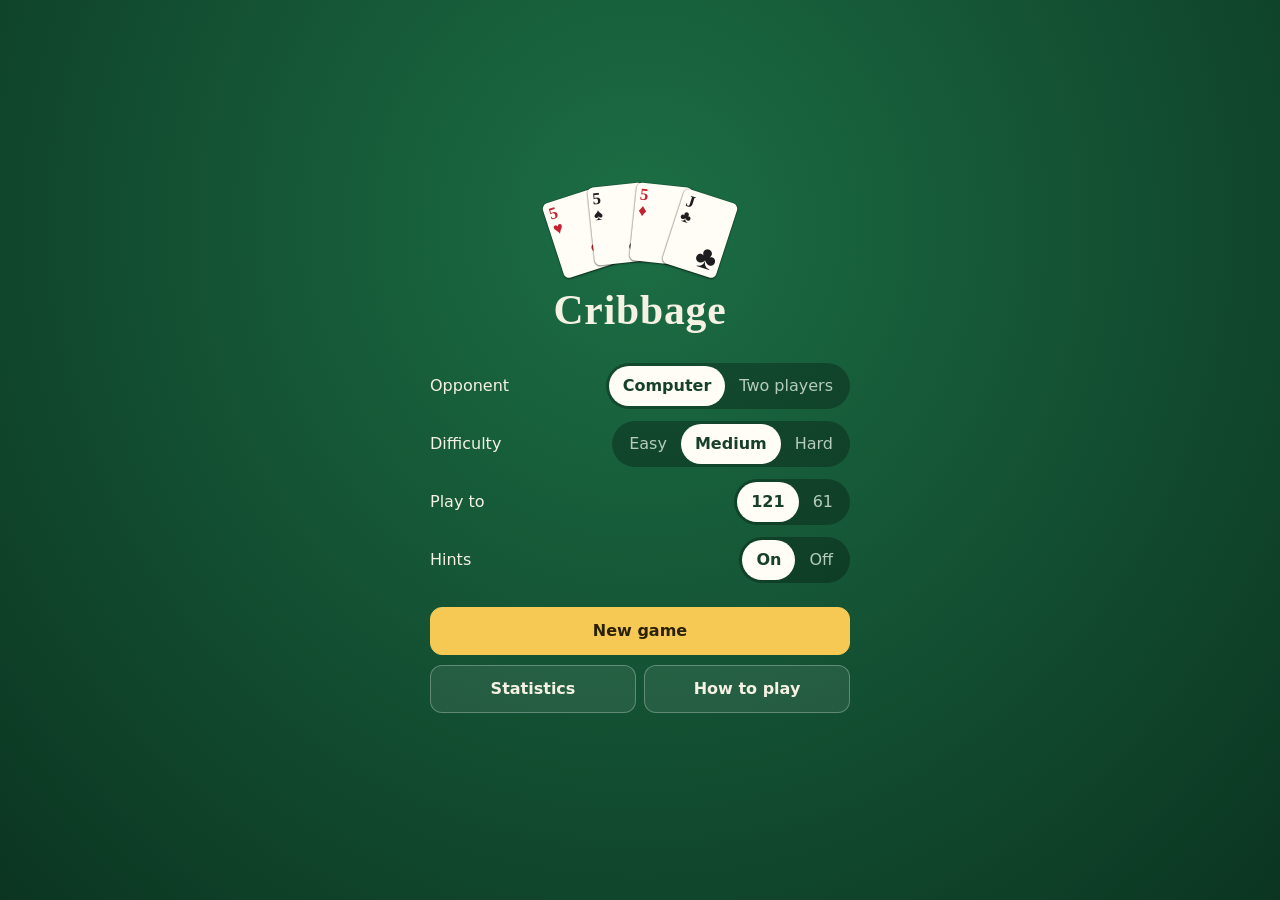
==== index.html @ cf60c0f5 "Add browser cribbage game Two-handed cribbage as a static page: play the computer at three levels or" ====
<!doctype html>
<html lang="en">
<head>
<meta charset="utf-8">
<meta name="viewport" content="width=device-width, initial-scale=1, viewport-fit=cover">
<meta name="theme-color" content="#0b3521">
<meta name="description" content="Play cribbage in your browser against the computer or a friend on the same device.">
<title>Cribbage</title>
<link rel="icon" href="data:image/svg+xml,<svg xmlns=%22http://www.w3.org/2000/svg%22 viewBox=%220 0 100 100%22><rect width=%22100%22 height=%22100%22 rx=%2220%22 fill=%22%231c6e45%22/><text x=%2250%22 y=%2274%22 font-size=%2270%22 text-anchor=%22middle%22 fill=%22%23fffdf5%22>&%239824;</text></svg>">
<link rel="stylesheet" href="css/style.css">
</head>
<body>

<main id="menu" class="screen menu">
  <header class="title">
    <div class="fan" aria-hidden="true">
      <span class="card red"><span class="corner">5<br>♥&#xFE0E;</span><span class="pip">♥&#xFE0E;</span></span>
      <span class="card"><span class="corner">5<br>♠&#xFE0E;</span><span class="pip">♠&#xFE0E;</span></span>
      <span class="card red"><span class="corner">5<br>♦&#xFE0E;</span><span class="pip">♦&#xFE0E;</span></span>
      <span class="card"><span class="corner">J<br>♣&#xFE0E;</span><span class="pip">♣&#xFE0E;</span></span>
    </div>
    <h1>Cribbage</h1>
  </header>

  <div class="options">
    <div class="option">
      <span>Opponent</span>
      <div class="choice" data-setting="mode">
        <button data-value="ai">Computer</button>
        <button data-value="2p">Two players</button>
      </div>
    </div>
    <div class="option" id="row-difficulty">
      <span>Difficulty</span>
      <div class="choice" data-setting="difficulty">
        <button data-value="easy">Easy</button>
        <button data-value="medium">Medium</button>
        <button data-value="hard">Hard</button>
      </div>
    </div>
    <div class="option">
      <span>Play to</span>
      <div class="choice" data-setting="target">
        <button data-value="121">121</button>
        <button data-value="61">61</button>
      </div>
    </div>
    <div class="option">
      <span>Hints</span>
      <div class="choice" data-setting="hints">
        <button data-value="true">On</button>
        <button data-value="false">Off</button>
      </div>
    </div>
  </div>

  <div class="menu-actions">
    <button id="btn-resume" class="btn primary" hidden>Resume game</button>
    <button id="btn-new" class="btn primary">New game</button>
    <div class="row">
      <button id="btn-stats" class="btn">Statistics</button>
      <button id="btn-rules" class="btn">How to play</button>
    </div>
  </div>
</main>

<main id="table" class="screen table" hidden>
  <header class="topbar">
    <button id="btn-menu" class="icon-btn" aria-label="Menu">☰</button>
    <div class="score" data-seat="0"><i></i><span class="name"></span><b class="points"></b></div>
    <div class="score" data-seat="1"><i></i><span class="name"></span><b class="points"></b></div>
  </header>

  <div id="board" class="board"></div>

  <section class="seat top">
    <div id="top-label" class="seat-label"></div>
    <div id="top-hand" class="hand hand-small"></div>
  </section>

  <section id="center" class="center"></section>

  <div class="status" role="status" aria-live="polite">
    <p id="events"></p>
    <p id="prompt"></p>
  </div>

  <section class="seat bottom">
    <div id="bottom-hand" class="hand"></div>
    <div id="bottom-label" class="seat-label"></div>
  </section>

  <footer class="actions">
    <button id="btn-hint" class="btn">Hint</button>
    <button id="btn-main" class="btn primary"></button>
  </footer>
</main>

<div id="cover" class="overlay solid" hidden>
  <div class="dialog">
    <h2 id="cover-title"></h2>
    <p id="cover-text" class="muted"></p>
    <button id="btn-reveal" class="btn primary"></button>
  </div>
</div>

<div id="gameover" class="overlay" hidden>
  <div id="gameover-body" class="dialog"></div>
</div>

<div id="stats" class="overlay" hidden>
  <div class="dialog wide">
    <h2>Statistics</h2>
    <div id="stats-body" class="stack"></div>
    <div class="row">
      <button id="btn-reset" class="btn danger">Reset statistics</button>
      <button class="btn primary" data-close>Close</button>
    </div>
  </div>
</div>

<div id="rules" class="overlay" hidden>
  <div class="dialog wide">
    <h2>How to play</h2>
    <ol class="rules">
      <li><b>The crib.</b> You are dealt six cards. Keep four and send two to the crib, an extra hand that belongs to the dealer.</li>
      <li><b>The starter.</b> One card is turned up and counts as part of every hand. If it is a Jack, the dealer scores 2.</li>
      <li><b>The play.</b> Take turns laying cards and adding to a running count that may not pass 31. Score 2 for making 15 or 31, 2, 6 or 12 for a pair, three or four of a kind, and 1 per card for a run of three or more. If you cannot play, your opponent carries on, and the last card before the count resets scores 1.</li>
      <li><b>The show.</b> Each hand is counted with the starter, the non-dealer first, then the dealer, then the crib. Every combination adding to 15 scores 2, each pair 2, each run 1 per card, a flush 4 or 5, and a Jack matching the starter's suit 1.</li>
      <li><b>Winning.</b> The first peg to reach the last hole wins at once, even in the middle of a hand.</li>
    </ol>
    <p class="muted">Tap a card to choose it. During the play, tap it again or press Play. On a keyboard: 1–6 choose a card, Enter confirms, H asks for a hint.</p>
    <button class="btn primary" data-close>Got it</button>
  </div>
</div>

<script type="module" src="js/ui.js"></script>
</body>
</html>
---- css/style.css ----
:root {
  --felt: #1c6e45;
  --felt-deep: #0b3521;
  --ink: #f5f1e3;
  --muted: #b5cbbd;
  --paper: #fffdf5;
  --gold: #f6c955;
  --tip: #9fe8ff;
  --seat0: #62b5ff;
  --seat1: #ff7f61;
  /* One card width drives the whole table, limited by both screen dimensions. */
  --size: clamp(38px, min(13.2vw, 9.2vh), 84px);
  --cw: var(--size);
}

@supports (height: 1dvh) {
  :root { --size: clamp(38px, min(13.2vw, 9.2dvh), 84px); }
}

* { box-sizing: border-box; }
[hidden] { display: none !important; }

html {
  background: var(--felt-deep);
  -webkit-text-size-adjust: 100%;
}

body {
  margin: 0;
  min-height: 100vh;
  min-height: 100dvh;
  background: radial-gradient(ellipse at 50% 25%, var(--felt), var(--felt-deep));
  color: var(--ink);
  font: 16px/1.4 system-ui, -apple-system, 'Segoe UI', Roboto, sans-serif;
  -webkit-tap-highlight-color: transparent;
  touch-action: manipulation;
  -webkit-user-select: none;
  user-select: none;
}

h1, h2, h3, p, figure, ol, ul, dl, dd { margin: 0; }

button {
  font: inherit;
  color: inherit;
  cursor: pointer;
}

:focus-visible {
  outline: 3px solid var(--tip);
  outline-offset: 2px;
}

.screen {
  display: flex;
  flex-direction: column;
  gap: 5px;
  max-width: 760px;
  min-height: 100vh;
  min-height: 100dvh;
  margin: 0 auto;
  padding: max(8px, env(safe-area-inset-top)) max(10px, env(safe-area-inset-right))
    max(10px, env(safe-area-inset-bottom)) max(10px, env(safe-area-inset-left));
}

.muted {
  color: var(--muted);
  font-size: 0.85rem;
}

/* Buttons */

.btn {
  min-height: 48px;
  padding: 10px 18px;
  border: 1px solid rgba(255, 255, 255, 0.28);
  border-radius: 12px;
  background: rgba(255, 255, 255, 0.08);
  font-weight: 600;
}

.btn.primary {
  border-color: var(--gold);
  background: var(--gold);
  color: #2b2205;
}

.btn.danger { color: #ffb4a3; }

.btn:disabled {
  opacity: 0.45;
  cursor: default;
}

.row {
  display: flex;
  gap: 8px;
}

.row > * { flex: 1; }

/* Cards */

.card {
  position: relative;
  display: block;
  flex: none;
  width: var(--cw);
  height: calc(var(--cw) * 1.4);
  padding: 0;
  border: 0;
  border-radius: calc(var(--cw) * 0.1);
  background: var(--paper);
  box-shadow: 0 1px 2px rgba(0, 0, 0, 0.5), 0 0 0 1px rgba(0, 0, 0, 0.12);
  color: #1d1d1f;
  font-family: Georgia, 'Times New Roman', serif;
  font-weight: 700;
  transition: transform 0.12s ease, filter 0.12s ease;
}

.card.red { color: #c5222f; }

.corner {
  position: absolute;
  top: 5%;
  left: 7%;
  font-size: calc(var(--cw) * 0.3);
  line-height: 0.95;
  text-align: center;
}

.pip {
  position: absolute;
  right: 7%;
  bottom: 3%;
  font-size: calc(var(--cw) * 0.58);
  line-height: 1;
}

.card.back {
  background: repeating-linear-gradient(45deg, #27509b 0 4px, #3464bd 4px 8px);
  box-shadow: inset 0 0 0 calc(var(--cw) * 0.06) var(--paper), 0 1px 2px rgba(0, 0, 0, 0.5);
}

.card.empty {
  background: none;
  box-shadow: inset 0 0 0 2px rgba(255, 255, 255, 0.25);
}

.card.selected {
  transform: translateY(-14%);
  box-shadow: 0 0 0 3px var(--gold), 0 6px 10px rgba(0, 0, 0, 0.45);
}

.card.dim { filter: brightness(0.62); }

.card.tip { animation: glow 0.9s ease-in-out infinite alternate; }

@keyframes glow {
  from { box-shadow: 0 0 0 2px var(--tip), 0 1px 2px rgba(0, 0, 0, 0.5); }
  to { box-shadow: 0 0 0 4px var(--tip), 0 0 14px 2px var(--tip); }
}

/* Menu */

.menu {
  justify-content: center;
  gap: 24px;
  max-width: 440px;
}

.title { text-align: center; }

.title h1 {
  font-family: Georgia, 'Times New Roman', serif;
  font-size: 2.6rem;
  letter-spacing: 0.02em;
}

.fan {
  display: flex;
  justify-content: center;
  margin-bottom: 18px;
  --cw: 56px;
}

.fan .card { margin: 0 -7px; }
.fan .card:nth-child(1) { transform: rotate(-18deg) translateY(10px); }
.fan .card:nth-child(2) { transform: rotate(-6deg); }
.fan .card:nth-child(3) { transform: rotate(6deg); }
.fan .card:nth-child(4) { transform: rotate(18deg) translateY(10px); }

.options {
  display: grid;
  gap: 12px;
}

.option {
  display: flex;
  align-items: center;
  justify-content: space-between;
  gap: 12px;
}

.choice {
  display: flex;
  padding: 3px;
  border-radius: 999px;
  background: rgba(0, 0, 0, 0.28);
}

.choice button {
  min-height: 40px;
  padding: 8px 14px;
  border: 0;
  border-radius: 999px;
  background: none;
  color: var(--muted);
}

.choice button[aria-pressed='true'] {
  background: var(--paper);
  color: #17402b;
  font-weight: 600;
}

.menu-actions {
  display: grid;
  gap: 10px;
}

/* Table */

.topbar {
  display: flex;
  align-items: center;
  gap: 8px;
}

.icon-btn {
  flex: none;
  width: 44px;
  height: 44px;
  border: 0;
  border-radius: 10px;
  background: rgba(0, 0, 0, 0.28);
  font-size: 1.2rem;
}

.score {
  display: flex;
  flex: 1;
  align-items: center;
  gap: 8px;
  min-width: 0;
  min-height: 44px;
  padding: 4px 10px;
  border: 2px solid transparent;
  border-radius: 10px;
  background: rgba(0, 0, 0, 0.28);
}

.score.active { border-color: var(--gold); }

.score i {
  flex: none;
  width: 12px;
  height: 12px;
  border-radius: 50%;
  background: var(--seat0);
}

.score[data-seat='1'] i { background: var(--seat1); }

.score .name {
  flex: 1;
  overflow: hidden;
  text-overflow: ellipsis;
  white-space: nowrap;
}

.score .points {
  font-size: 1.25rem;
  font-variant-numeric: tabular-nums;
}

.board {
  width: min(100%, 560px, 64vh);
  margin: 0 auto;
}

.board svg {
  display: block;
  width: 100%;
  height: auto;
  border-radius: 12px;
  background: linear-gradient(#b47c41, #8a5a2b);
  box-shadow: inset 0 0 0 2px rgba(0, 0, 0, 0.25), 0 2px 6px rgba(0, 0, 0, 0.4);
}

.streets rect { fill: rgba(0, 0, 0, 0.15); }
.holes circle { fill: #38220d; }

.peg {
  stroke: rgba(0, 0, 0, 0.6);
  stroke-width: 0.8;
  transition: transform 0.45s ease;
}

.peg.seat0 { fill: var(--seat0); }
.peg.seat1 { fill: var(--seat1); }

.seat {
  display: flex;
  align-items: center;
  justify-content: center;
  gap: 10px;
}

.seat.bottom {
  flex-direction: column;
  gap: 4px;
}

.seat-label {
  color: var(--muted);
  font-size: 0.85rem;
}

.hand {
  display: flex;
  justify-content: center;
  gap: calc(var(--cw) * 0.08);
  min-height: calc(var(--cw) * 1.4);
}

.hand-small { --cw: calc(var(--size) * 0.45); }

/* Room above the hand for a selected card to rise into. */
.seat.bottom .hand {
  min-height: calc(var(--size) * 1.6);
  padding-top: calc(var(--size) * 0.2);
}

/* Once the cards are all played, the space goes to the counting panel. */
.table[data-phase='show'] .seat .hand,
.table[data-phase='over'] .seat .hand {
  min-height: 0;
  padding-top: 0;
}

.center {
  display: grid;
  flex: 1;
  grid-template-columns: auto 1fr auto;
  align-items: center;
  gap: 10px;
  min-height: calc(var(--size) * 2.6);
}

.side {
  display: flex;
  flex-direction: column;
  gap: 6px;
  --cw: calc(var(--size) * 0.68);
}

.side figure {
  display: grid;
  justify-items: center;
  gap: 2px;
}

.side figcaption {
  color: var(--muted);
  font-size: 0.7rem;
  white-space: nowrap;
}

.pile {
  display: flex;
  align-items: center;
  justify-content: center;
  min-width: 0;
  padding: calc(var(--cw) * 0.28) 0;
  --cw: calc(var(--size) * 0.9);
}

.pile .card + .card { margin-left: calc(var(--cw) * -0.55); }
.pile .mine { transform: translateY(18%); }
.pile .theirs { transform: translateY(-18%); }
.pile .old { filter: brightness(0.6); }
.pile .fresh { animation: drop 0.25s ease-out; }

@keyframes drop {
  from { opacity: 0; transform: scale(1.25); }
}

.count {
  display: grid;
  justify-items: center;
  min-width: 3.4em;
  padding: 6px 10px;
  border-radius: 12px;
  background: rgba(0, 0, 0, 0.28);
}

.count small {
  color: var(--muted);
  font-size: 0.7rem;
  letter-spacing: 0.06em;
  text-transform: uppercase;
}

.count b {
  font-size: 1.6rem;
  line-height: 1.1;
  font-variant-numeric: tabular-nums;
}

.count.idle { opacity: 0.4; }

.tally {
  display: grid;
  grid-column: 1 / -1;
  justify-items: center;
  gap: 8px;
  --cw: calc(var(--size) * 0.9);
}

.tally h2 { font-size: 1.05rem; }

.tally-cards {
  display: flex;
  align-items: center;
  gap: calc(var(--cw) * 0.08);
}

.plus {
  padding: 0 2px;
  color: var(--muted);
  font-size: 1.2rem;
}

.tally ul {
  width: min(100%, 300px);
  padding: 0;
  list-style: none;
}

.tally li {
  display: flex;
  justify-content: space-between;
  gap: 12px;
  padding: 2px 0;
  border-bottom: 1px dashed rgba(255, 255, 255, 0.16);
}

.tally li.total {
  border: 0;
  color: var(--gold);
  font-weight: 700;
}

.status {
  display: grid;
  align-content: center;
  gap: 2px;
  min-height: 3em;
  font-size: 0.9rem;
  text-align: center;
}

#prompt { color: var(--muted); }
#prompt.tip { color: var(--tip); }

.actions {
  display: flex;
  gap: 8px;
}

.actions .primary { flex: 1; }

/* Wide or short screens: lay the starter and crib side by side to save height. */
@media (min-aspect-ratio: 1/1) {
  .side { flex-direction: row; }
  .center { min-height: calc(var(--size) * 2.5); }

  .tally {
    grid-template-columns: auto minmax(180px, 280px);
    align-items: center;
    column-gap: 24px;
  }

  .tally h2 { grid-column: 1 / -1; }
}

/* A phone on its side: scores, board and buttons on the left, cards on the right. */
@media (orientation: landscape) and (max-height: 520px) {
  :root { --size: clamp(38px, min(8vw, 17vh), 84px); }

  @supports (height: 1dvh) {
    :root { --size: clamp(38px, min(8vw, 17dvh), 84px); }
  }

  .table {
    display: grid;
    grid-template: 'bar top' auto 'board center' auto 'status center' 1fr 'actions bottom' auto / minmax(250px, 40%) 1fr;
    column-gap: 14px;
    max-width: none;
  }

  /* The scores stack beside the menu button so both names fit. */
  .topbar {
    display: grid;
    grid-area: bar;
    grid-template-columns: auto 1fr;
    gap: 4px 8px;
  }

  .icon-btn { grid-row: span 2; }
  .score { min-height: 34px; }

  .board { grid-area: board; width: 100%; }
  .seat.top { grid-area: top; }
  .center { grid-area: center; min-height: 0; }
  .status { grid-area: status; }
  .seat.bottom { grid-area: bottom; }
  .actions { grid-area: actions; align-self: end; }

  /* The right-hand column is too narrow for cards and tally side by side. */
  .tally { grid-template-columns: 1fr; }
  .tally h2 { grid-column: auto; }
}

/* Overlays */

.overlay {
  position: fixed;
  inset: 0;
  z-index: 10;
  display: grid;
  place-items: center;
  overflow: auto;
  padding: 16px;
  background: rgba(4, 22, 13, 0.8);
}

.overlay.solid { background: var(--felt-deep); }

.dialog {
  display: grid;
  gap: 12px;
  width: min(100%, 380px);
  padding: 20px;
  border: 1px solid rgba(255, 255, 255, 0.18);
  border-radius: 16px;
  background: #134a2f;
  box-shadow: 0 12px 40px rgba(0, 0, 0, 0.5);
  text-align: center;
}

.dialog.wide {
  width: min(100%, 520px);
  text-align: left;
}

.dialog h2 { font-size: 1.4rem; }

.dialog h3 {
  color: var(--muted);
  font-size: 0.8rem;
  letter-spacing: 0.06em;
  text-transform: uppercase;
}

.stack {
  display: grid;
  gap: 10px;
}

.skunk {
  color: var(--gold);
  font-weight: 700;
}

.grid {
  width: 100%;
  border-collapse: collapse;
  font-variant-numeric: tabular-nums;
}

.grid th,
.grid td {
  padding: 5px 4px;
  border-bottom: 1px solid rgba(255, 255, 255, 0.12);
  text-align: right;
}

.grid th:first-child { text-align: left; }

.grid thead th {
  color: var(--muted);
  font-size: 0.78rem;
  font-weight: 500;
}

.facts {
  display: grid;
  grid-template-columns: 1fr auto;
  gap: 4px 12px;
}

.facts dd {
  font-weight: 600;
  text-align: right;
}

.rules {
  display: grid;
  gap: 8px;
  padding-left: 1.2em;
}

@media (prefers-reduced-motion: reduce) {
  * {
    animation: none !important;
    transition: none !important;
  }
}
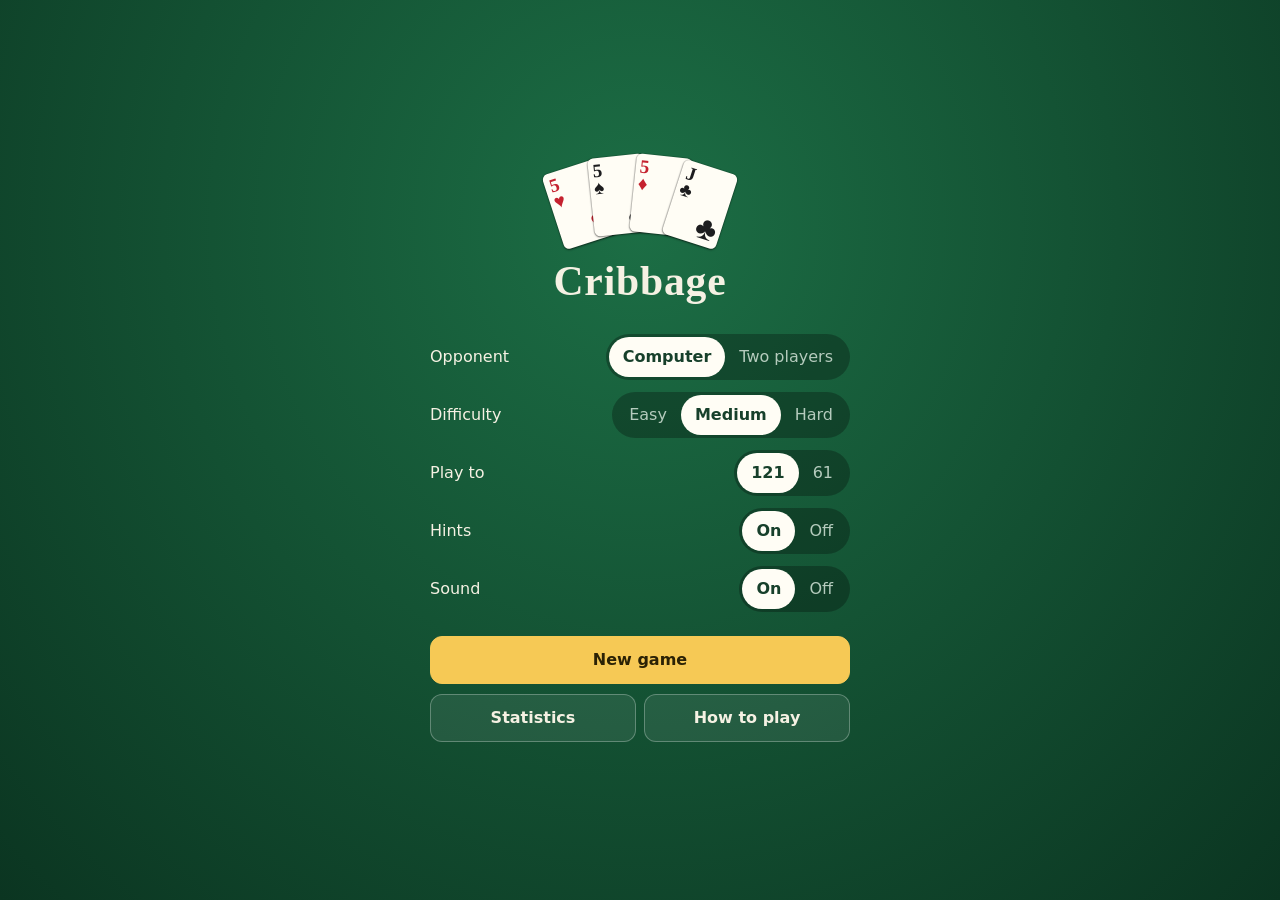
==== commit 7fa23d6e: "Ease the lower levels, enlarge cards, add deal animation and sound - Easy and Medium now slip more o" ====
--- a/index.html
+++ b/index.html
@@ -52,6 +52,13 @@
         <button data-value="false">Off</button>
       </div>
     </div>
+    <div class="option">
+      <span>Sound</span>
+      <div class="choice" data-setting="sound">
+        <button data-value="true">On</button>
+        <button data-value="false">Off</button>
+      </div>
+    </div>
   </div>
 
   <div class="menu-actions">
@@ -91,6 +98,13 @@
   </section>
 
   <footer class="actions">
+    <button id="btn-sound" class="icon-btn" aria-label="Sound" aria-pressed="true">
+      <svg viewBox="0 0 24 24" aria-hidden="true">
+        <path d="M4 9v6h4l5 4V5L8 9z"/>
+        <path class="line on" d="M16.5 9a4.5 4.5 0 0 1 0 6M19 6.5a8 8 0 0 1 0 11"/>
+        <path class="line off" d="M17 9.5l5 5M22 9.5l-5 5"/>
+      </svg>
+    </button>
     <button id="btn-hint" class="btn">Hint</button>
     <button id="btn-main" class="btn primary"></button>
   </footer>
@@ -129,7 +143,7 @@
       <li><b>The show.</b> Each hand is counted with the starter, the non-dealer first, then the dealer, then the crib. Every combination adding to 15 scores 2, each pair 2, each run 1 per card, a flush 4 or 5, and a Jack matching the starter's suit 1.</li>
       <li><b>Winning.</b> The first peg to reach the last hole wins at once, even in the middle of a hand.</li>
     </ol>
-    <p class="muted">Tap a card to choose it. During the play, tap it again or press Play. On a keyboard: 1–6 choose a card, Enter confirms, H asks for a hint.</p>
+    <p class="muted">Tap a card to choose it. During the play, tap it again or press Play. Tap anywhere to skip the deal. On a keyboard: 1–6 choose a card, Enter confirms, H asks for a hint and M mutes the sound.</p>
     <button class="btn primary" data-close>Got it</button>
   </div>
 </div>
--- a/css/style.css
+++ b/css/style.css
@@ -8,13 +8,16 @@
   --tip: #9fe8ff;
   --seat0: #62b5ff;
   --seat1: #ff7f61;
-  /* One card width drives the whole table, limited by both screen dimensions. */
-  --size: clamp(38px, min(13.2vw, 9.2vh), 84px);
+  /* One card width drives the whole table. It is the largest that lets six
+     overlapped cards fit across and the whole table fit down the screen: the
+     height left after the fixed parts (bars, board, buttons), shared between
+     the rows of cards. */
+  --size: clamp(40px, min(16.5vw, (100vh - 24.4vw - 248px) / 4.3), 100px);
   --cw: var(--size);
 }
 
 @supports (height: 1dvh) {
-  :root { --size: clamp(38px, min(13.2vw, 9.2dvh), 84px); }
+  :root { --size: clamp(40px, min(16.5vw, (100dvh - 24.4vw - 248px) / 4.3), 100px); }
 }
 
 * { box-sizing: border-box; }
@@ -124,8 +127,8 @@
   position: absolute;
   top: 5%;
   left: 7%;
-  font-size: calc(var(--cw) * 0.3);
-  line-height: 0.95;
+  font-size: calc(var(--cw) * 0.34);
+  line-height: 0.92;
   text-align: center;
 }
 
@@ -334,13 +337,17 @@
   min-height: calc(var(--cw) * 1.4);
 }
 
-.hand-small { --cw: calc(var(--size) * 0.45); }
+.hand-small { --cw: calc(var(--size) * 0.42); }
 
 /* Room above the hand for a selected card to rise into. */
 .seat.bottom .hand {
+  gap: 0;
   min-height: calc(var(--size) * 1.6);
   padding-top: calc(var(--size) * 0.2);
 }
+
+/* Held like a fan: each card tucks under the next, leaving its corner clear. */
+.seat.bottom .hand .card + .card { margin-left: calc(var(--cw) * -0.14); }
 
 /* Once the cards are all played, the space goes to the counting panel. */
 .table[data-phase='show'] .seat .hand,
@@ -349,20 +356,23 @@
   padding-top: 0;
 }
 
+/* Starter and crib down the left; the running count sits over the pile. */
 .center {
   display: grid;
   flex: 1;
-  grid-template-columns: auto 1fr auto;
+  grid-template: 'side count' auto 'side pile' auto / auto 1fr;
+  align-content: center;
   align-items: center;
-  gap: 10px;
-  min-height: calc(var(--size) * 2.6);
+  gap: 4px 10px;
+  min-height: calc(var(--size) * 2.1 + 36px);
 }
 
 .side {
   display: flex;
   flex-direction: column;
+  grid-area: side;
   gap: 6px;
-  --cw: calc(var(--size) * 0.68);
+  --cw: calc(var(--size) * 0.75);
 }
 
 .side figure {
@@ -379,11 +389,12 @@
 
 .pile {
   display: flex;
+  grid-area: pile;
   align-items: center;
   justify-content: center;
   min-width: 0;
   padding: calc(var(--cw) * 0.28) 0;
-  --cw: calc(var(--size) * 0.9);
+  --cw: calc(var(--size) * 0.95);
 }
 
 .pile .card + .card { margin-left: calc(var(--cw) * -0.55); }
@@ -396,12 +407,45 @@
   from { opacity: 0; transform: scale(1.25); }
 }
 
+/* A new deal: the deck splits into two halves that riffle together, twice.
+   ui.js then flies the cards out to the hands. */
+.deck.shuffling::before,
+.deck.shuffling::after {
+  position: absolute;
+  inset: 0;
+  border-radius: inherit;
+  background: inherit;
+  box-shadow: inherit;
+  content: '';
+  animation: riffle 0.28s ease-in-out 2;
+}
+
+/* The deck sits at the screen edge, so the split leans right to stay in view. */
+.deck.shuffling::before { --shift: -6%; --tilt: -7deg; }
+.deck.shuffling::after { --shift: 64%; --tilt: 8deg; }
+
+@keyframes riffle {
+  40%, 60% { transform: translateX(var(--shift)) rotate(var(--tilt)); }
+}
+
+/* Cards turning face-up, one after another along a hand. */
+.card.turn {
+  animation: turn 0.22s ease-out backwards;
+  animation-delay: calc(var(--i, 0) * 40ms);
+}
+
+@keyframes turn {
+  from { transform: scaleX(0.05); filter: brightness(0.6); }
+}
+
 .count {
-  display: grid;
-  justify-items: center;
-  min-width: 3.4em;
-  padding: 6px 10px;
-  border-radius: 12px;
+  display: flex;
+  grid-area: count;
+  align-items: baseline;
+  justify-self: center;
+  gap: 8px;
+  padding: 2px 14px;
+  border-radius: 999px;
   background: rgba(0, 0, 0, 0.28);
 }
 
@@ -413,19 +457,21 @@
 }
 
 .count b {
-  font-size: 1.6rem;
-  line-height: 1.1;
+  min-width: 1.2em;
+  font-size: 1.4rem;
+  line-height: 1.3;
   font-variant-numeric: tabular-nums;
+  text-align: center;
 }
 
 .count.idle { opacity: 0.4; }
 
 .tally {
   display: grid;
-  grid-column: 1 / -1;
+  grid-area: 1 / 1 / -1 / -1;
   justify-items: center;
   gap: 8px;
-  --cw: calc(var(--size) * 0.9);
+  --cw: calc(var(--size) * 0.95);
 }
 
 .tally h2 { font-size: 1.05rem; }
@@ -481,10 +527,46 @@
 
 .actions .primary { flex: 1; }
 
-/* Wide or short screens: lay the starter and crib side by side to save height. */
+.actions .icon-btn {
+  width: 48px;
+  height: auto;
+}
+
+.icon-btn svg {
+  display: block;
+  width: 24px;
+  height: 24px;
+  margin: auto;
+  fill: currentColor;
+}
+
+.icon-btn svg .line {
+  fill: none;
+  stroke: currentColor;
+  stroke-linecap: round;
+  stroke-width: 2;
+}
+
+/* The speaker shows sound waves when on and a cross when muted. */
+#btn-sound[aria-pressed='true'] .off,
+#btn-sound[aria-pressed='false'] .on { display: none; }
+#btn-sound[aria-pressed='false'] { color: var(--muted); }
+
+/* Wide screens: starter and crib side by side, and the count beside the pile.
+   The board is narrower here, so the height sum behind --size differs. */
 @media (min-aspect-ratio: 1/1) {
+  :root { --size: clamp(40px, min(16.5vw, (84vh - 225px) / 4.7), 100px); }
+
+  @supports (height: 1dvh) {
+    :root { --size: clamp(40px, min(16.5vw, (84dvh - 225px) / 4.7), 100px); }
+  }
+
   .side { flex-direction: row; }
-  .center { min-height: calc(var(--size) * 2.5); }
+
+  .center {
+    grid-template: 'side pile count' auto / auto 1fr auto;
+    min-height: calc(var(--size) * 2.5);
+  }
 
   .tally {
     grid-template-columns: auto minmax(180px, 280px);
@@ -497,10 +579,11 @@
 
 /* A phone on its side: scores, board and buttons on the left, cards on the right. */
 @media (orientation: landscape) and (max-height: 520px) {
-  :root { --size: clamp(38px, min(8vw, 17vh), 84px); }
+  /* Here the cards share the height with only the score rows above them. */
+  :root { --size: clamp(38px, min(8vw, (100vh - 164px) / 3.46), 84px); }
 
   @supports (height: 1dvh) {
-    :root { --size: clamp(38px, min(8vw, 17dvh), 84px); }
+    :root { --size: clamp(38px, min(8vw, (100dvh - 164px) / 3.46), 84px); }
   }
 
   .table {
@@ -518,12 +601,28 @@
     gap: 4px 8px;
   }
 
-  .icon-btn { grid-row: span 2; }
-  .score { min-height: 34px; }
+  .topbar .icon-btn { grid-row: span 2; }
+
+  .score {
+    min-height: 34px;
+    padding-block: 1px;
+  }
+
+  .score .points { font-size: 1.1rem; }
+
+  /* The button row is narrow here; tighter padding keeps labels on one line. */
+  .actions .btn { padding-inline: 12px; }
 
   .board { grid-area: board; width: 100%; }
   .seat.top { grid-area: top; }
-  .center { grid-area: center; min-height: 0; }
+
+  /* Back to the count over the pile: this column is short of width, not height. */
+  .center {
+    grid-area: center;
+    grid-template: 'side count' auto 'side pile' auto / auto 1fr;
+    min-height: 0;
+  }
+
   .status { grid-area: status; }
   .seat.bottom { grid-area: bottom; }
   .actions { grid-area: actions; align-self: end; }
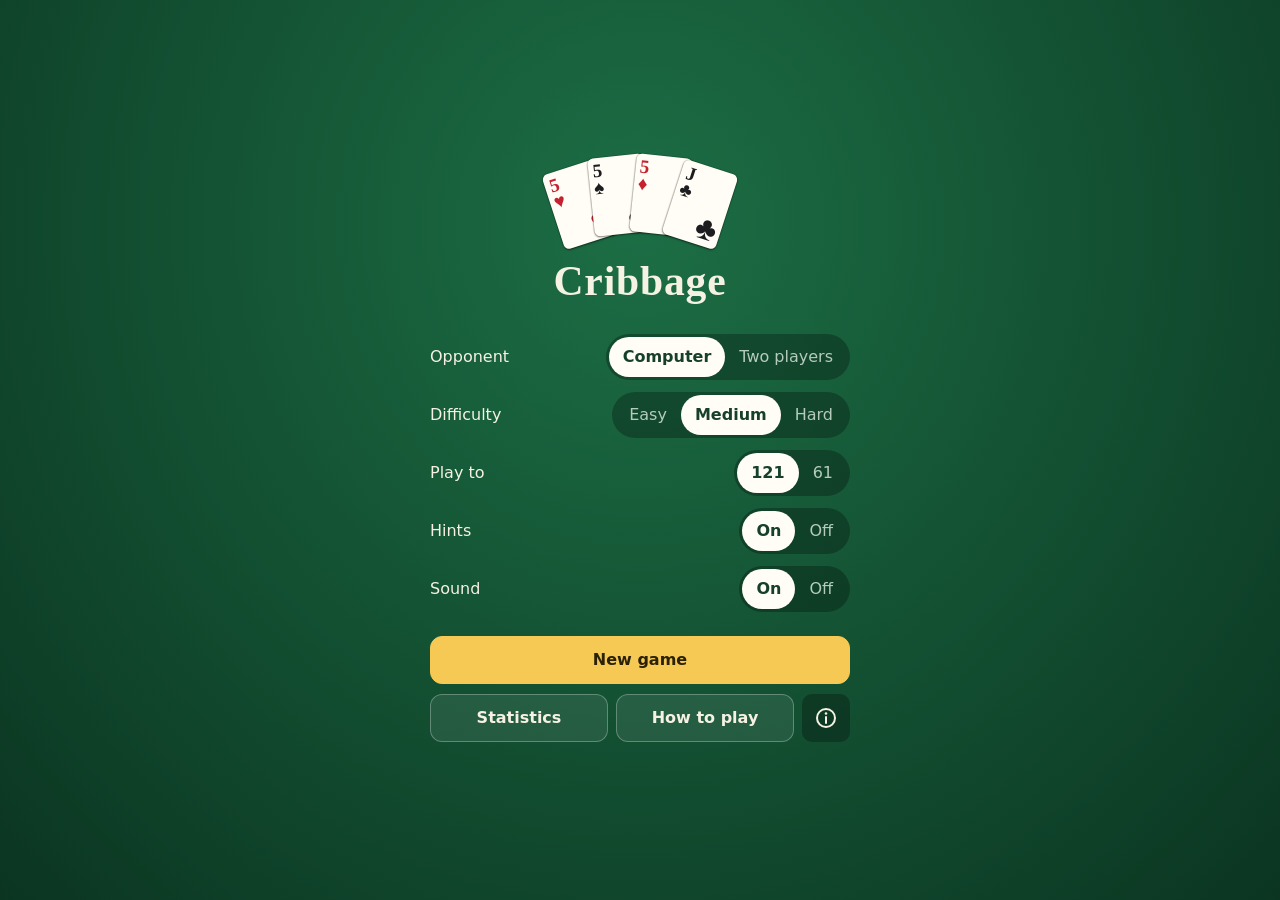
==== commit ca192795: "Add an About box showing the running version An i button on the menu opens it. The version and relea" ====
--- a/index.html
+++ b/index.html
@@ -67,6 +67,13 @@
     <div class="row">
       <button id="btn-stats" class="btn">Statistics</button>
       <button id="btn-rules" class="btn">How to play</button>
+      <button id="btn-about" class="icon-btn" aria-label="About">
+        <svg viewBox="0 0 24 24" aria-hidden="true">
+          <circle class="line" cx="12" cy="12" r="9"/>
+          <path class="line" d="M12 11v6"/>
+          <circle cx="12" cy="7.5" r="1.3"/>
+        </svg>
+      </button>
     </div>
   </div>
 </main>
@@ -148,6 +155,16 @@
   </div>
 </div>
 
+<div id="about" class="overlay" hidden>
+  <div class="dialog">
+    <h2>Cribbage</h2>
+    <p id="about-version"></p>
+    <p class="muted">If this is older than you expect, refresh the page. Browsers can hold on to the previous version for a few minutes after an update.</p>
+    <p><a href="https://github.com/menaechmus/Cribbage" target="_blank" rel="noopener">Source on GitHub</a></p>
+    <button class="btn primary" data-close>Close</button>
+  </div>
+</div>
+
 <script type="module" src="js/ui.js"></script>
 </body>
 </html>
--- a/css/style.css
+++ b/css/style.css
@@ -232,6 +232,23 @@
   gap: 10px;
 }
 
+/* Short screens: tighten the menu so its last row of buttons stays in view. */
+@media (max-height: 640px) {
+  .menu { gap: 12px; }
+  .title h1 { font-size: 2rem; }
+  .options { gap: 6px; }
+
+  .fan {
+    margin-bottom: 8px;
+    --cw: 40px;
+  }
+
+  .choice button {
+    min-height: 36px;
+    padding-block: 6px;
+  }
+}
+
 /* Table */
 
 .topbar {
@@ -527,7 +544,9 @@
 
 .actions .primary { flex: 1; }
 
-.actions .icon-btn {
+/* Beside full-size buttons an icon button matches their height. */
+.actions .icon-btn,
+.row .icon-btn {
   width: 48px;
   height: auto;
 }
@@ -665,6 +684,7 @@
 }
 
 .dialog h2 { font-size: 1.4rem; }
+.dialog a { color: var(--tip); }
 
 .dialog h3 {
   color: var(--muted);
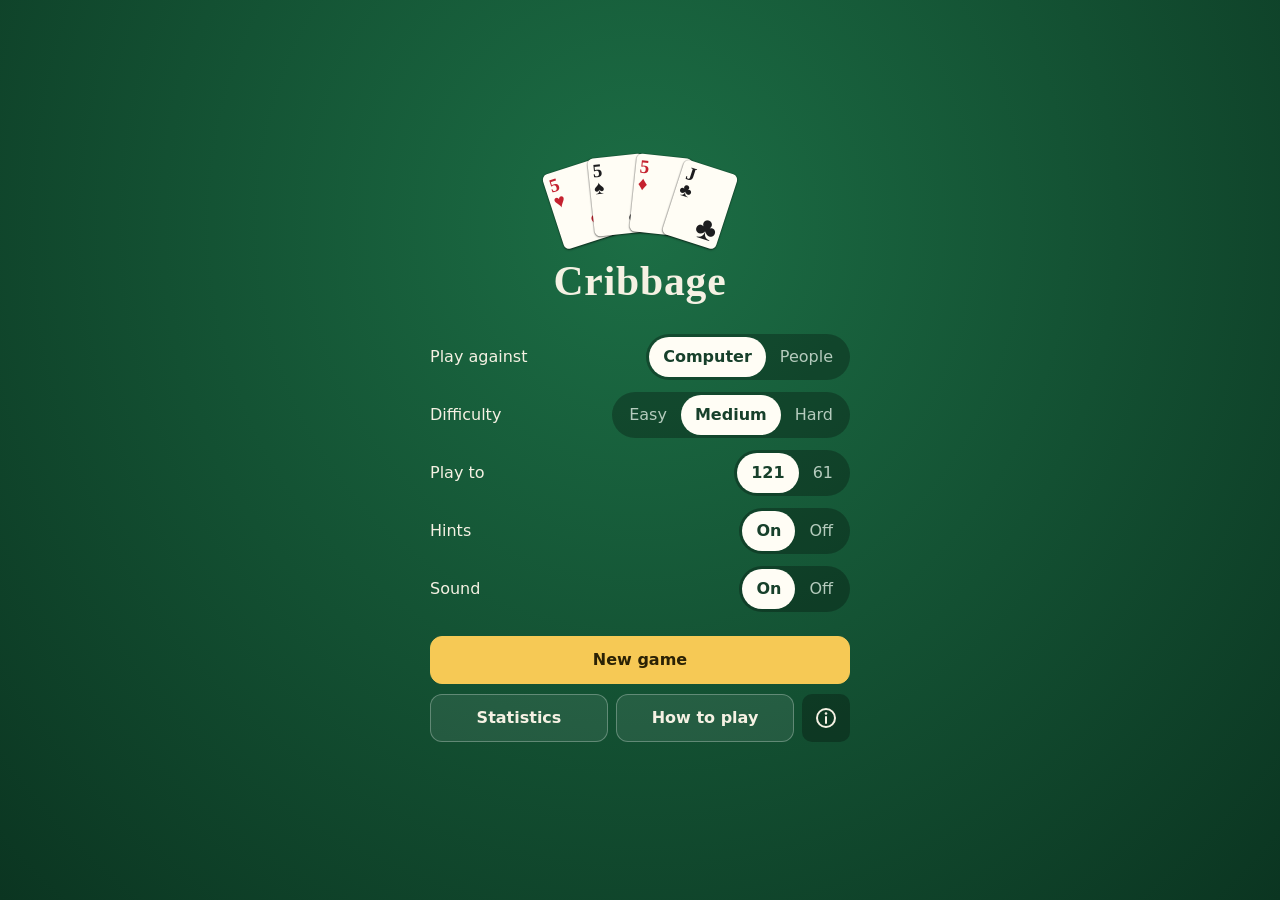
==== commit b4912b5e: "Play with two, three or four people on one device (1.6.0) The menu's opponent choice becomes Compute" ====
--- a/index.html
+++ b/index.html
@@ -24,10 +24,10 @@
 
   <div class="options">
     <div class="option">
-      <span>Opponent</span>
+      <span>Play against</span>
       <div class="choice" data-setting="mode">
         <button data-value="ai">Computer</button>
-        <button data-value="2p">Two players</button>
+        <button data-value="local">People</button>
       </div>
     </div>
     <div class="option" id="row-difficulty">
@@ -38,6 +38,21 @@
         <button data-value="hard">Hard</button>
       </div>
     </div>
+    <div class="option" id="row-players">
+      <span>Players</span>
+      <div class="choice" data-setting="players">
+        <button data-value="2">2</button>
+        <button data-value="3">3</button>
+        <button data-value="4">4</button>
+      </div>
+    </div>
+    <div class="names" id="row-names">
+      <input data-name="0" maxlength="12" placeholder="Player 1" aria-label="Player 1 name" autocomplete="off" spellcheck="false">
+      <input data-name="1" maxlength="12" placeholder="Player 2" aria-label="Player 2 name" autocomplete="off" spellcheck="false">
+      <input data-name="2" maxlength="12" placeholder="Player 3" aria-label="Player 3 name" autocomplete="off" spellcheck="false">
+      <input data-name="3" maxlength="12" placeholder="Player 4" aria-label="Player 4 name" autocomplete="off" spellcheck="false">
+    </div>
+    <p class="muted partners" id="row-partners">Partners: players 1 and 3 against 2 and 4.</p>
     <div class="option">
       <span>Play to</span>
       <div class="choice" data-setting="target">
@@ -81,16 +96,12 @@
 <main id="table" class="screen table" hidden>
   <header class="topbar">
     <button id="btn-menu" class="icon-btn" aria-label="Menu">☰</button>
-    <div class="score" data-seat="0"><i></i><span class="name"></span><b class="points"></b></div>
-    <div class="score" data-seat="1"><i></i><span class="name"></span><b class="points"></b></div>
+    <div id="scores" class="scores"></div>
   </header>
 
   <div id="board" class="board"></div>
 
-  <section class="seat top">
-    <div id="top-label" class="seat-label"></div>
-    <div id="top-hand" class="hand hand-small"></div>
-  </section>
+  <section id="others" class="seat top"></section>
 
   <section id="center" class="center"></section>
 
@@ -126,6 +137,30 @@
 </div>
 
 <div id="gameover" class="overlay" hidden>
+  <canvas id="party" width="0" height="0" aria-hidden="true"></canvas>
+  <div id="skunk-walk" aria-hidden="true" hidden>
+    <svg viewBox="0 0 120 64">
+      <g class="leg b"><rect x="46" y="44" width="7" height="17" rx="3.5"/></g>
+      <g class="leg a"><rect x="80" y="44" width="7" height="17" rx="3.5"/></g>
+      <g class="trunk">
+        <g class="tail">
+          <path d="M40 37C24 40 13 29 15 17C17 5 33-1 46 5C55 9 55 19 48 21C42 23 39 16 35 14C29 12 27 24 42 31Z"/>
+          <path class="stripe thin" d="M38 32C27 30 21 22 23 15C25 10 34 8 42 11"/>
+        </g>
+        <ellipse cx="60" cy="40" rx="27" ry="15"/>
+        <ellipse cx="91" cy="38" rx="12" ry="10.5"/>
+        <path d="M97 32Q107 36 110 43Q104 48 95 47Z"/>
+        <path class="stripe" d="M98 33Q90 27 80 28Q66 26 52 27Q42 28 36 33"/>
+        <circle cx="86" cy="28.5" r="4.5"/>
+        <circle class="pink" cx="86" cy="28.5" r="2"/>
+        <circle class="white" cx="95" cy="36" r="2.1"/>
+        <circle cx="95.6" cy="36" r="1.2"/>
+        <circle class="pink" cx="109.5" cy="43" r="2.2"/>
+      </g>
+      <g class="leg a"><rect x="38" y="44" width="7" height="17" rx="3.5"/></g>
+      <g class="leg b"><rect x="72" y="44" width="7" height="17" rx="3.5"/></g>
+    </svg>
+  </div>
   <div id="gameover-body" class="dialog"></div>
 </div>
 
@@ -146,11 +181,12 @@
     <ol class="rules">
       <li><b>The crib.</b> You are dealt six cards. Keep four and send two to the crib, an extra hand that belongs to the dealer.</li>
       <li><b>The starter.</b> One card is turned up and counts as part of every hand. If it is a Jack, the dealer scores 2.</li>
-      <li><b>The play.</b> Take turns laying cards and adding to a running count that may not pass 31. Score 2 for making 15 or 31, 2, 6 or 12 for a pair, three or four of a kind, and 1 per card for a run of three or more. If you cannot play, your opponent carries on, and the last card before the count resets scores 1.</li>
-      <li><b>The show.</b> Each hand is counted with the starter, the non-dealer first, then the dealer, then the crib. Every combination adding to 15 scores 2, each pair 2, each run 1 per card, a flush 4 or 5, and a Jack matching the starter's suit 1.</li>
+      <li><b>The play.</b> Take turns laying cards and adding to a running count that may not pass 31. Score 2 for making 15 or 31, 2, 6 or 12 for a pair, three or four of a kind, and 1 per card for a run of three or more. If none of your cards fits, press Go: the others carry on, and the last card before the count resets scores 1.</li>
+      <li><b>The show.</b> Each hand is counted with the starter, from the dealer's left round to the dealer, then the crib. Every combination adding to 15 scores 2, each pair 2, each run 1 per card, a flush 4 or 5, and a Jack matching the starter's suit 1.</li>
+      <li><b>Three or four players.</b> Each is dealt five cards and sends one to the crib; with three, one more card goes to the crib from the deck. Three play each for themselves, on a board with three lanes. Four play as two partnerships, players 1 and 3 against 2 and 4, each pair sharing a score.</li>
       <li><b>Winning.</b> The first peg to reach the last hole wins at once, even in the middle of a hand.</li>
     </ol>
-    <p class="muted">Tap a card to choose it. During the play, tap it again or press Play. Tap anywhere to skip the deal. On a keyboard: 1–6 choose a card, Enter confirms, H asks for a hint and M mutes the sound.</p>
+    <p class="muted">Tap a card to choose it. During the play, tap it again or press Play. Tap anywhere to skip the deal, a count or a celebration. On a keyboard: 1–6 choose a card, Enter confirms, H asks for a hint and M mutes the sound.</p>
     <button class="btn primary" data-close>Got it</button>
   </div>
 </div>
--- a/css/style.css
+++ b/css/style.css
@@ -8,17 +8,33 @@
   --tip: #9fe8ff;
   --seat0: #62b5ff;
   --seat1: #ff7f61;
-  /* One card width drives the whole table. It is the largest that lets six
-     overlapped cards fit across and the whole table fit down the screen: the
-     height left after the fixed parts (bars, board, buttons), shared between
-     the rows of cards. */
-  --size: clamp(40px, min(16.5vw, (100vh - 24.4vw - 248px) / 4.3), 100px);
+  --seat2: #ffd54a;
+  /* The board's height as a share of its width: taller with three lanes. */
+  --board-ratio: 0.244;
+  /* The rows of fixed height on the table (bars, buttons, status), which a
+     row of three other players makes a little taller. */
+  --fixed-rows: 248px;
+}
+
+/* One card width drives the whole table. It is the largest that lets six
+   overlapped cards fit across and the whole table fit down the screen: the
+   height left after the fixed parts (bars, board, buttons), shared between
+   the rows of cards. It is worked out again on the table, which may have a
+   taller board or an extra row. */
+:root,
+.table {
+  --size: clamp(40px, min(16.5vw, (100vh - 100vw * var(--board-ratio) - var(--fixed-rows)) / 4.3), 100px);
   --cw: var(--size);
 }
 
 @supports (height: 1dvh) {
-  :root { --size: clamp(40px, min(16.5vw, (100dvh - 24.4vw - 248px) / 4.3), 100px); }
-}
+  :root,
+  .table { --size: clamp(40px, min(16.5vw, (100dvh - 100vw * var(--board-ratio) - var(--fixed-rows)) / 4.3), 100px); }
+}
+
+.table[data-lanes='3'] { --board-ratio: 0.2778; }
+.table[data-players='3'],
+.table[data-players='4'] { --fixed-rows: 264px; }
 
 * { box-sizing: border-box; }
 [hidden] { display: none !important; }
@@ -193,6 +209,69 @@
 .fan .card:nth-child(3) { transform: rotate(6deg); }
 .fan .card:nth-child(4) { transform: rotate(18deg) translateY(10px); }
 
+/* Sparkles on the title cards: small glints that twinkle at the outer corners
+   of the fan, half over the felt where they show. Each has its own rhythm, so
+   the pattern never visibly repeats and at most moments few or none are lit. */
+.fan .card::before,
+.fan .card:first-child::after,
+.fan .card:last-child::after {
+  --out: calc(var(--cw) * -0.17); /* centres a glint on a corner */
+  position: absolute;
+  top: var(--out);
+  left: var(--out);
+  width: calc(var(--cw) * 0.34);
+  height: calc(var(--cw) * 0.34);
+  /* A bright centre with one thin ray across and one down. */
+  background:
+    radial-gradient(circle, #fff 0 9%, transparent 24%),
+    radial-gradient(ellipse 50% 6% at center, #ffe9a3 0 35%, transparent 80%),
+    radial-gradient(ellipse 6% 50% at center, #ffe9a3 0 35%, transparent 80%);
+  content: '';
+  opacity: 0;
+  pointer-events: none;
+  animation: twinkle 6.1s ease-in-out -1s infinite;
+}
+
+.fan .card:first-child::after {
+  top: auto;
+  bottom: var(--out);
+  animation-duration: 8.3s;
+  animation-delay: -5.2s;
+}
+
+.fan .card:nth-child(2)::before {
+  animation-duration: 7.3s;
+  animation-delay: -3.4s;
+}
+
+.fan .card:nth-child(3)::before {
+  animation-duration: 5.3s;
+  animation-delay: -2.1s;
+}
+
+.fan .card:last-child::before {
+  right: var(--out);
+  left: auto;
+  animation-duration: 8.9s;
+  animation-delay: -6.5s;
+}
+
+.fan .card:last-child::after {
+  top: auto;
+  right: var(--out);
+  bottom: var(--out);
+  left: auto;
+  animation-duration: 6.7s;
+  animation-delay: -0.4s;
+}
+
+/* Out of sight for most of the cycle, then a quick grow, turn and fade. */
+@keyframes twinkle {
+  0% { opacity: 0; transform: scale(0.2) rotate(0deg); }
+  5.5% { opacity: 1; transform: scale(1) rotate(30deg); }
+  11%, 100% { opacity: 0; transform: scale(0.2) rotate(60deg); }
+}
+
 .options {
   display: grid;
   gap: 12px;
@@ -227,6 +306,28 @@
   font-weight: 600;
 }
 
+/* A name for each person playing on this device. */
+.names {
+  display: grid;
+  grid-template-columns: 1fr 1fr;
+  gap: 8px;
+}
+
+.names input {
+  min-width: 0;
+  min-height: 42px;
+  padding: 8px 12px;
+  border: 1px solid rgba(255, 255, 255, 0.28);
+  border-radius: 10px;
+  background: rgba(0, 0, 0, 0.28);
+  color: var(--ink);
+  font: inherit;
+}
+
+.names input::placeholder { color: var(--muted); }
+
+.partners { text-align: center; }
+
 .menu-actions {
   display: grid;
   gap: 10px;
@@ -247,14 +348,54 @@
     min-height: 36px;
     padding-block: 6px;
   }
+
+  .names { gap: 6px; }
+
+  .names input {
+    min-height: 36px;
+    padding-block: 5px;
+  }
+}
+
+/* Choosing people adds rows for their names, so on all but tall screens the
+   title and the gaps shrink as they do on a short screen. */
+@media (max-height: 820px) {
+  .menu[data-mode='local'] { gap: 12px; }
+  .menu[data-mode='local'] .title h1 { font-size: 2rem; }
+  .menu[data-mode='local'] .options { gap: 6px; }
+
+  .menu[data-mode='local'] .fan {
+    margin-bottom: 8px;
+    --cw: 40px;
+  }
+
+  .menu[data-mode='local'] .choice button {
+    min-height: 36px;
+    padding-block: 6px;
+  }
+
+  .menu[data-mode='local'] .names { gap: 6px; }
+
+  .menu[data-mode='local'] .names input {
+    min-height: 36px;
+    padding-block: 5px;
+  }
+}
+
+/* A small phone with four names to show: the title cards make way. */
+@media (max-height: 600px) and (orientation: portrait) {
+  .menu[data-mode='local'] .fan { display: none; }
 }
 
 /* Table */
 
 .topbar {
   display: flex;
+  /* A last resort for very large text: the scores drop to a second row
+     instead of running off the screen. */
+  flex-wrap: wrap;
   align-items: center;
-  gap: 8px;
+  gap: 6px;
 }
 
 .icon-btn {
@@ -267,18 +408,29 @@
   font-size: 1.2rem;
 }
 
+/* The two scores share the bar equally, unless one name needs more room than
+   that to be shown in full. */
 .score {
   display: flex;
   flex: 1;
   align-items: center;
-  gap: 8px;
-  min-width: 0;
+  gap: 6px;
+  min-width: min-content;
   min-height: 44px;
-  padding: 4px 10px;
+  padding: 4px 8px;
   border: 2px solid transparent;
   border-radius: 10px;
   background: rgba(0, 0, 0, 0.28);
 }
+
+/* Too narrow for both names in full: shorten them with an ellipsis instead.
+   Three scores, or partnerships' pairs of names, always share the bar so. */
+@media (max-width: 359px) {
+  .score { min-width: 0; }
+}
+
+.table[data-players='3'] .score,
+.table[data-players='4'] .score { min-width: 0; }
 
 .score.active { border-color: var(--gold); }
 
@@ -290,7 +442,11 @@
   background: var(--seat0);
 }
 
-.score[data-seat='1'] i { background: var(--seat1); }
+.score[data-side='1'] i { background: var(--seat1); }
+.score[data-side='2'] i { background: var(--seat2); }
+
+/* The score boxes sit in the bar as if they were its own children. */
+.scores { display: contents; }
 
 .score .name {
   flex: 1;
@@ -318,7 +474,13 @@
   box-shadow: inset 0 0 0 2px rgba(0, 0, 0, 0.25), 0 2px 6px rgba(0, 0, 0, 0.4);
 }
 
-.streets rect { fill: rgba(0, 0, 0, 0.15); }
+/* The darker band the holes sit in: one line, drawn thick, from start to finish. */
+.track {
+  fill: none;
+  stroke: rgba(0, 0, 0, 0.15);
+  stroke-linecap: round;
+}
+
 .holes circle { fill: #38220d; }
 
 .peg {
@@ -327,14 +489,45 @@
   transition: transform 0.45s ease;
 }
 
-.peg.seat0 { fill: var(--seat0); }
-.peg.seat1 { fill: var(--seat1); }
+.peg.side0 { fill: var(--seat0); }
+.peg.side1 { fill: var(--seat1); }
+.peg.side2 { fill: var(--seat2); }
 
 .seat {
   display: flex;
   align-items: center;
   justify-content: center;
   gap: 10px;
+}
+
+/* The other players: one beside its cards, or with more players each name
+   over its cards, overlapped so that three fit across a phone. */
+.seat.top {
+  flex-wrap: wrap;
+  gap: 4px 16px;
+}
+
+.other {
+  display: flex;
+  align-items: center;
+  gap: 10px;
+  min-width: 0;
+}
+
+.table[data-players='3'] .other,
+.table[data-players='4'] .other {
+  flex-direction: column;
+  gap: 2px;
+}
+
+.table[data-players='3'] .other .card + .card,
+.table[data-players='4'] .other .card + .card { margin-left: calc(var(--cw) * -0.45); }
+
+.other .seat-label {
+  max-width: 34vw;
+  overflow: hidden;
+  text-overflow: ellipsis;
+  white-space: nowrap;
 }
 
 .seat.bottom {
@@ -417,6 +610,23 @@
 .pile .card + .card { margin-left: calc(var(--cw) * -0.55); }
 .pile .mine { transform: translateY(18%); }
 .pile .theirs { transform: translateY(-18%); }
+
+/* With three or four players, a dot in the player's colour on each card. */
+.pile .marked::after {
+  position: absolute;
+  left: 8%;
+  bottom: 5%;
+  width: 16%;
+  height: calc(var(--cw) * 0.16);
+  border-radius: 50%;
+  background: var(--dot);
+  box-shadow: 0 0 0 1px rgba(0, 0, 0, 0.35);
+  content: '';
+}
+
+.pile .side0 { --dot: var(--seat0); }
+.pile .side1 { --dot: var(--seat1); }
+.pile .side2 { --dot: var(--seat2); }
 .pile .old { filter: brightness(0.6); }
 .pile .fresh { animation: drop 0.25s ease-out; }
 
@@ -497,6 +707,22 @@
   display: flex;
   align-items: center;
   gap: calc(var(--cw) * 0.08);
+  /* Room for the cards of the combination being counted to rise into. */
+  padding-top: calc(var(--cw) * 0.14);
+}
+
+/* Counting a hand out: the cards making the current combination stand up and
+   the rest fall back. */
+.tally .card.lit {
+  transform: translateY(-12%);
+  box-shadow: 0 0 0 3px var(--gold), 0 6px 10px rgba(0, 0, 0, 0.45);
+  animation: rise 0.18s ease-out;
+}
+
+.tally .card.unlit { filter: brightness(0.55); }
+
+@keyframes rise {
+  from { transform: none; }
 }
 
 .plus {
@@ -524,6 +750,10 @@
   color: var(--gold);
   font-weight: 700;
 }
+
+/* Lines not yet reached keep their place, unseen, so the panel does not jump. */
+.tally li.pending { visibility: hidden; }
+.tally li.now { color: var(--gold); }
 
 .status {
   display: grid;
@@ -574,10 +804,13 @@
 /* Wide screens: starter and crib side by side, and the count beside the pile.
    The board is narrower here, so the height sum behind --size differs. */
 @media (min-aspect-ratio: 1/1) {
-  :root { --size: clamp(40px, min(16.5vw, (84vh - 225px) / 4.7), 100px); }
+  /* The board here is 64vh wide at most, so a two-lane board takes 16vh. */
+  :root,
+  .table { --size: clamp(40px, min(16.5vw, (100vh - 64vh * max(var(--board-ratio), 0.25) - var(--fixed-rows) + 23px) / 4.7), 100px); }
 
   @supports (height: 1dvh) {
-    :root { --size: clamp(40px, min(16.5vw, (84dvh - 225px) / 4.7), 100px); }
+    :root,
+    .table { --size: clamp(40px, min(16.5vw, (100dvh - 64vh * max(var(--board-ratio), 0.25) - var(--fixed-rows) + 23px) / 4.7), 100px); }
   }
 
   .side { flex-direction: row; }
@@ -599,10 +832,12 @@
 /* A phone on its side: scores, board and buttons on the left, cards on the right. */
 @media (orientation: landscape) and (max-height: 520px) {
   /* Here the cards share the height with only the score rows above them. */
-  :root { --size: clamp(38px, min(8vw, (100vh - 164px) / 3.46), 84px); }
+  :root,
+  .table { --size: clamp(38px, min(8vw, (100vh - var(--fixed-rows) + 84px) / 3.46), 84px); }
 
   @supports (height: 1dvh) {
-    :root { --size: clamp(38px, min(8vw, (100dvh - 164px) / 3.46), 84px); }
+    :root,
+    .table { --size: clamp(38px, min(8vw, (100dvh - var(--fixed-rows) + 84px) / 3.46), 84px); }
   }
 
   .table {
@@ -621,6 +856,10 @@
   }
 
   .topbar .icon-btn { grid-row: span 2; }
+
+  /* Three scores stacked would make the first row too tall: side by side. */
+  .table[data-players='3'] .topbar { grid-template-columns: auto repeat(3, minmax(0, 1fr)); }
+  .table[data-players='3'] .topbar .icon-btn { grid-row: auto; }
 
   .score {
     min-height: 34px;
@@ -741,8 +980,114 @@
   padding-left: 1.2em;
 }
 
+/* Celebration. While a win is celebrated the game-over overlay is see-through
+   and its box invisible; then the backdrop darkens and the box grows into
+   place, in front of the last of the confetti. */
+
+#gameover { transition: background-color 0.4s; }
+#gameover.party { background: transparent; }
+
+#gameover-body {
+  position: relative;
+  z-index: 1;
+  transition: opacity 0.35s, transform 0.35s ease-out;
+}
+
+#gameover.party #gameover-body {
+  visibility: hidden;
+  opacity: 0;
+  transform: scale(0.92);
+}
+
+#party {
+  position: fixed;
+  inset: 0;
+  width: 100%;
+  height: 100%;
+  pointer-events: none;
+}
+
+/* A skunk crossing the bottom of the screen after a skunk win. The script
+   sets how long the walk takes and when it starts. */
+#skunk-walk {
+  position: fixed;
+  left: 0;
+  bottom: max(8px, env(safe-area-inset-bottom));
+  width: max(96px, calc(var(--size) * 1.9));
+  pointer-events: none;
+  animation: walk var(--walk, 4s) linear var(--delay, 0s) both;
+}
+
+#skunk-walk svg {
+  display: block;
+  width: 100%;
+  overflow: visible;
+  fill: #161616;
+  filter: drop-shadow(0 0 1.5px rgba(245, 241, 227, 0.7)); /* an outline against the dark felt */
+}
+
+#skunk-walk::after {
+  content: '';
+  position: absolute;
+  z-index: -1;
+  left: 20%;
+  right: 6%;
+  bottom: -2px;
+  height: 6px;
+  border-radius: 50%;
+  background: rgba(0, 0, 0, 0.3);
+}
+
+#skunk-walk .stripe {
+  fill: none;
+  stroke: #f5f1e3;
+  stroke-width: 5;
+  stroke-linecap: round;
+}
+
+#skunk-walk .stripe.thin { stroke-width: 3.5; }
+#skunk-walk .white { fill: #f5f1e3; }
+#skunk-walk .pink { fill: #f4a6b8; }
+
+/* Diagonal pairs of legs swing together, as in a trot. */
+#skunk-walk .leg {
+  transform-box: fill-box;
+  transform-origin: 50% 10%;
+  animation: stride 0.36s ease-in-out infinite alternate;
+}
+
+#skunk-walk .leg.b { animation-direction: alternate-reverse; }
+#skunk-walk .trunk { animation: bob 0.18s ease-in-out infinite alternate; }
+
+#skunk-walk .tail {
+  transform-box: fill-box;
+  transform-origin: 70% 95%;
+  animation: sway 0.72s ease-in-out infinite alternate;
+}
+
+@keyframes walk {
+  from { transform: translateX(-100%); }
+  to { transform: translateX(100vw); }
+}
+
+@keyframes stride {
+  from { transform: rotate(-22deg); }
+  to { transform: rotate(22deg); }
+}
+
+@keyframes bob {
+  to { transform: translateY(-1.2px); }
+}
+
+@keyframes sway {
+  from { transform: rotate(-5deg); }
+  to { transform: rotate(4deg); }
+}
+
 @media (prefers-reduced-motion: reduce) {
-  * {
+  *,
+  *::before,
+  *::after {
     animation: none !important;
     transition: none !important;
   }
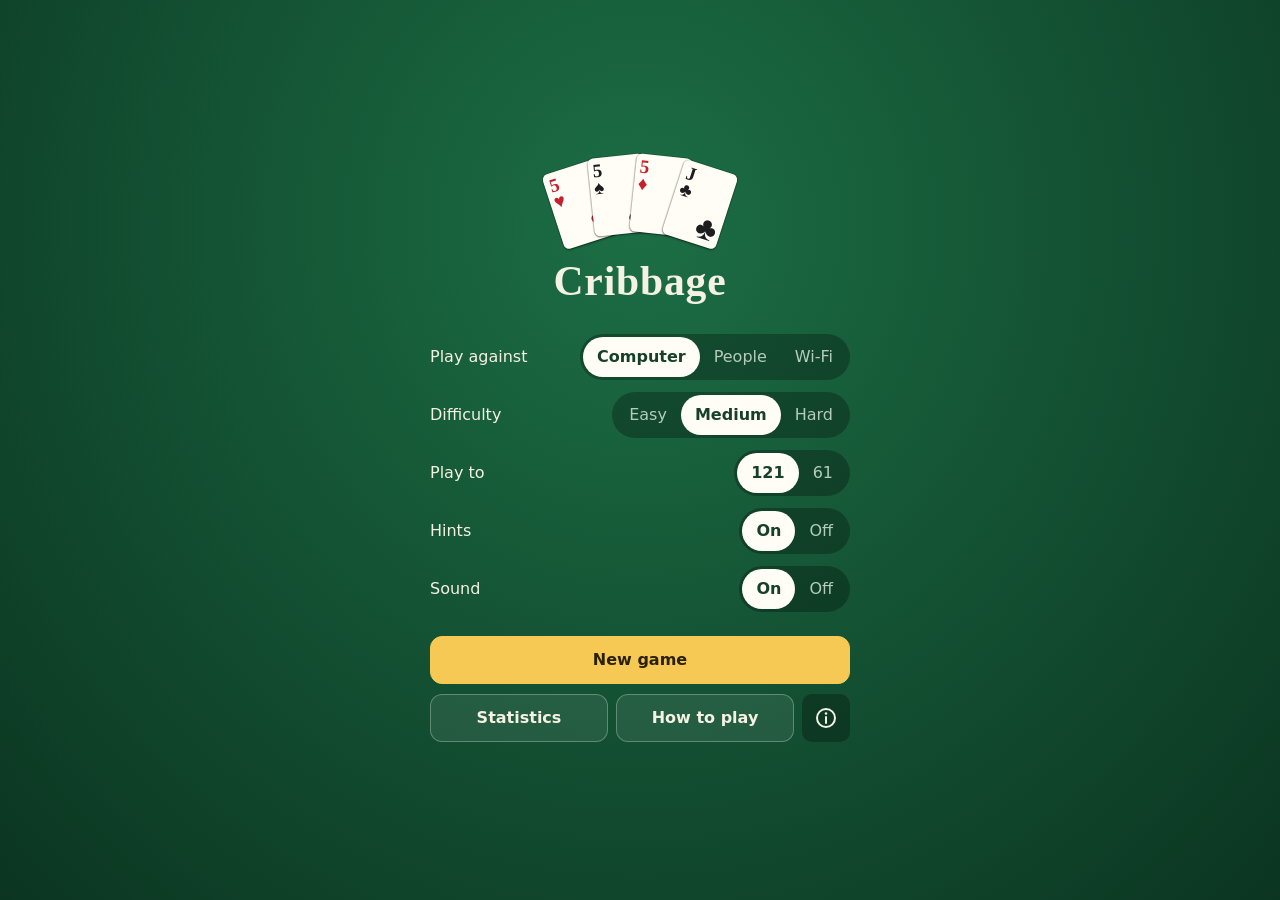
==== commit 27964d4a: "Play on your own phones over Wi-Fi (1.7.0) Wi-Fi on the menu lets two to four people play on their o" ====
--- a/index.html
+++ b/index.html
@@ -28,6 +28,7 @@
       <div class="choice" data-setting="mode">
         <button data-value="ai">Computer</button>
         <button data-value="local">People</button>
+        <button data-value="net">Wi-Fi</button>
       </div>
     </div>
     <div class="option" id="row-difficulty">
@@ -53,6 +54,10 @@
       <input data-name="3" maxlength="12" placeholder="Player 4" aria-label="Player 4 name" autocomplete="off" spellcheck="false">
     </div>
     <p class="muted partners" id="row-partners">Partners: players 1 and 3 against 2 and 4.</p>
+    <div class="option" id="row-wifi-name">
+      <label for="wifi-name">Your name</label>
+      <input id="wifi-name" class="wifi-name" maxlength="12" placeholder="Needed to play" autocomplete="off" spellcheck="false">
+    </div>
     <div class="option">
       <span>Play to</span>
       <div class="choice" data-setting="target">
@@ -79,6 +84,10 @@
   <div class="menu-actions">
     <button id="btn-resume" class="btn primary" hidden>Resume game</button>
     <button id="btn-new" class="btn primary">New game</button>
+    <div class="row" id="row-wifi">
+      <button id="btn-host" class="btn primary">Host a game</button>
+      <button id="btn-join" class="btn primary">Join a game</button>
+    </div>
     <div class="row">
       <button id="btn-stats" class="btn">Statistics</button>
       <button id="btn-rules" class="btn">How to play</button>
@@ -133,6 +142,42 @@
     <h2 id="cover-title"></h2>
     <p id="cover-text" class="muted"></p>
     <button id="btn-reveal" class="btn primary"></button>
+  </div>
+</div>
+
+<div id="wifi" class="overlay" hidden>
+  <div class="dialog">
+    <h2 id="wifi-title">Wi-Fi game</h2>
+    <p id="wifi-text" class="muted"></p>
+    <div id="wifi-code" class="wifi-code" role="img" hidden></div>
+    <input id="join-code" class="join-code" maxlength="4" placeholder="CODE" aria-label="Code" autocomplete="off" autocapitalize="characters" spellcheck="false" hidden>
+    <button id="btn-share" class="btn share" hidden>Share link</button>
+    <ul id="wifi-players" class="wifi-players" aria-label="Players" hidden></ul>
+    <p id="wifi-partners" class="muted" hidden></p>
+    <div id="wifi-computers" class="wifi-computers" hidden>
+      <span class="muted">Add the computer:</span>
+      <div class="choice">
+        <button data-level="easy">Easy</button>
+        <button data-level="medium">Medium</button>
+        <button data-level="hard">Hard</button>
+      </div>
+    </div>
+    <p id="wifi-status" class="wifi-status" aria-live="polite"></p>
+    <div class="row">
+      <button id="btn-wifi-cancel" class="btn">Cancel</button>
+      <button id="btn-wifi-go" class="btn primary">Start</button>
+    </div>
+  </div>
+</div>
+
+<div id="confirm" class="overlay" hidden>
+  <div class="dialog">
+    <h2 id="confirm-title"></h2>
+    <p id="confirm-text" class="muted"></p>
+    <div class="row">
+      <button class="btn" data-close>Cancel</button>
+      <button id="btn-confirm" class="btn primary"></button>
+    </div>
   </div>
 </div>
 
@@ -186,6 +231,7 @@
       <li><b>Three or four players.</b> Each is dealt five cards and sends one to the crib; with three, one more card goes to the crib from the deck. Three play each for themselves, on a board with three lanes. Four play as two partnerships, players 1 and 3 against 2 and 4, each pair sharing a score.</li>
       <li><b>Winning.</b> The first peg to reach the last hole wins at once, even in the middle of a hand.</li>
     </ol>
+    <p class="muted">Wi-Fi: everyone plays on their own phone. One person chooses Wi-Fi on the menu, types a name and taps Host a game; the others choose Wi-Fi, tap Join a game and enter the four letters on the host's screen, or open the link the host shares. The host can also add computer players, which play from the host's phone, and the host's game length and hints apply to everyone. A phone that drops out comes back by itself, and while it is away the host can play for it.</p>
     <p class="muted">Tap a card to choose it. During the play, tap it again or press Play. Tap anywhere to skip the deal, a count or a celebration. On a keyboard: 1–6 choose a card, Enter confirms, H asks for a hint and M mutes the sound.</p>
     <button class="btn primary" data-close>Got it</button>
   </div>
--- a/css/style.css
+++ b/css/style.css
@@ -9,6 +9,7 @@
   --seat0: #62b5ff;
   --seat1: #ff7f61;
   --seat2: #ffd54a;
+  --warn: #ffb4a3;
   /* The board's height as a share of its width: taller with three lanes. */
   --board-ratio: 0.244;
   /* The rows of fixed height on the table (bars, buttons, status), which a
@@ -104,7 +105,7 @@
   color: #2b2205;
 }
 
-.btn.danger { color: #ffb4a3; }
+.btn.danger { color: var(--warn); }
 
 .btn:disabled {
   opacity: 0.45;
@@ -328,6 +329,23 @@
 
 .partners { text-align: center; }
 
+/* One name for a Wi-Fi game, which the other phones see. */
+.wifi-name {
+  flex: 0 1 220px;
+  min-width: 0;
+  min-height: 40px;
+  padding: 6px 12px;
+  border: 1px solid rgba(255, 255, 255, 0.28);
+  border-radius: 10px;
+  background: rgba(0, 0, 0, 0.28);
+  color: var(--ink);
+  font: inherit;
+}
+
+.wifi-name::placeholder { color: var(--muted); }
+.wifi-name.want { border-color: var(--warn); }
+.wifi-name.want::placeholder { color: var(--warn); }
+
 .menu-actions {
   display: grid;
   gap: 10px;
@@ -433,6 +451,9 @@
 .table[data-players='4'] .score { min-width: 0; }
 
 .score.active { border-color: var(--gold); }
+
+/* A Wi-Fi player whose phone is out of touch. */
+.score.away { opacity: 0.45; }
 
 .score i {
   flex: none;
@@ -766,6 +787,7 @@
 
 #prompt { color: var(--muted); }
 #prompt.tip { color: var(--tip); }
+#prompt.warn { color: var(--warn); }
 
 .actions {
   display: flex;
@@ -941,6 +963,111 @@
   color: var(--gold);
   font-weight: 700;
 }
+
+/* The Wi-Fi box: the host's code as four cards, the code typed to join, and
+   who is in the game. */
+.wifi-code {
+  display: flex;
+  justify-content: center;
+  gap: 10px;
+  --cw: 50px;
+}
+
+.wifi-code .card {
+  display: grid;
+  place-items: center;
+  font-size: 1.7rem;
+}
+
+.wifi-code .card:nth-child(odd) { transform: rotate(-3deg); }
+.wifi-code .card:nth-child(even) { transform: rotate(2.5deg) translateY(2px); }
+
+.join-code {
+  justify-self: center;
+  width: 8.5em;
+  min-height: 52px;
+  padding: 6px 12px;
+  border: 1px solid rgba(255, 255, 255, 0.28);
+  border-radius: 10px;
+  background: rgba(0, 0, 0, 0.3);
+  color: var(--ink);
+  font: inherit;
+  font-size: 1.5rem;
+  font-weight: 700;
+  letter-spacing: 0.3em;
+  text-align: center;
+  text-transform: uppercase;
+}
+
+.join-code::placeholder {
+  color: var(--muted);
+  font-weight: 400;
+}
+
+.btn.share {
+  justify-self: center;
+  min-height: 40px;
+  padding: 6px 16px;
+}
+
+.wifi-players {
+  display: grid;
+  gap: 4px;
+  padding: 0;
+  list-style: none;
+  text-align: left;
+}
+
+.wifi-players li {
+  display: flex;
+  align-items: center;
+  gap: 8px;
+  min-height: 36px;
+  padding: 2px 4px 2px 12px;
+  border-radius: 8px;
+  background: rgba(0, 0, 0, 0.28);
+}
+
+.wifi-players li.away { opacity: 0.45; }
+
+.wifi-players i {
+  flex: none;
+  width: 12px;
+  height: 12px;
+  border-radius: 50%;
+  background: var(--seat0);
+}
+
+.wifi-players i.side1 { background: var(--seat1); }
+.wifi-players i.side2 { background: var(--seat2); }
+
+/* Takes a computer player out of the lobby. */
+.wifi-players .remove {
+  min-width: 32px;
+  min-height: 32px;
+  margin-left: auto;
+  border: 0;
+  border-radius: 8px;
+  background: none;
+  color: var(--muted);
+  font-size: 1.2rem;
+  line-height: 1;
+}
+
+/* The host seats a computer player at the level tapped. */
+.wifi-computers {
+  display: grid;
+  justify-items: center;
+  gap: 6px;
+}
+
+.wifi-computers .choice button {
+  padding-inline: 12px;
+  color: var(--ink);
+}
+
+.wifi-status { min-height: 1.4em; color: var(--muted); }
+.wifi-status.warn { color: var(--warn); }
 
 .grid {
   width: 100%;
